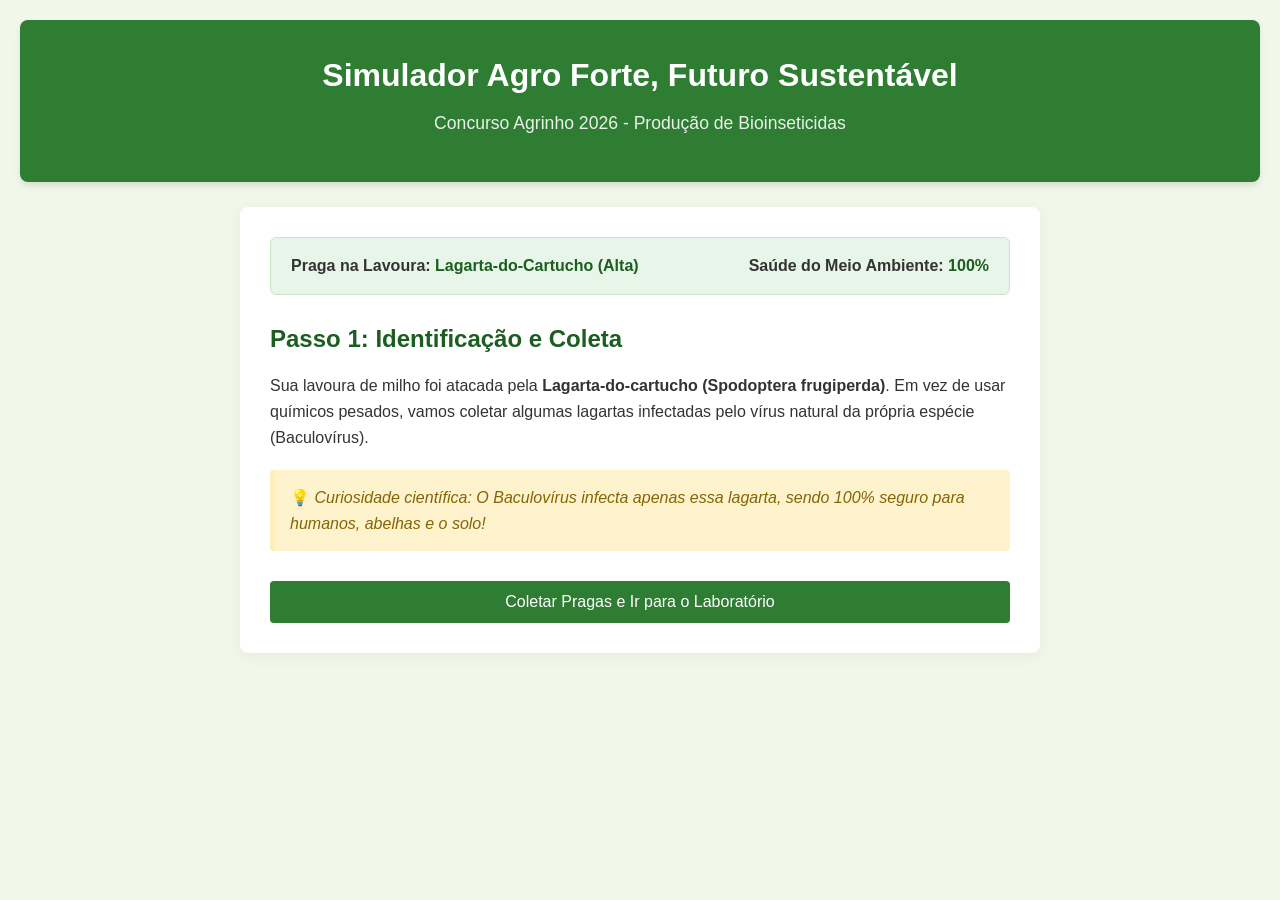
==== index.html @ 54e89a3d "inicio do site" ====
<!DOCTYPE html>
<html lang="pt-BR">
<head>
    <meta charset="UTF-8">
    <meta name="viewport" content="width=device-width, initial-scale=1.0">
    <title>Simulador Agrinho 2026: BioDefensivos</title>
    <style>
        :root {
            --primary: #2e7d32;
            --secondary: #81c784;
            --background: #f1f8e9;
            --dark: #1b5e20;
        }

        body {
            font-family: 'Segoe UI', Tahoma, Geneva, Verdana, sans-serif;
            background-color: var(--background);
            color: #333;
            margin: 0;
            padding: 20px;
        }

        header {
            text-align: center;
            background-color: var(--primary);
            color: white;
            padding: 20px;
            border-radius: 8px;
            margin-bottom: 20px;
            box-shadow: 0 4px 6px rgba(0,0,0,0.1);
        }

        .container {
            max-width: 800px;
            margin: 0 auto;
            background: white;
            padding: 30px;
            border-radius: 8px;
            box-shadow: 0 4px 15px rgba(0,0,0,0.05);
        }

        .painel {
            display: flex;
            justify-content: space-between;
            background: #e8f5e9;
            padding: 15px;
            border-radius: 6px;
            margin-bottom: 20px;
            font-weight: bold;
        }

        .status-val { color: var(--dark); }

        .btn {
            background-color: var(--primary);
            color: white;
            border: none;
            padding: 12px 24px;
            font-size: 16px;
            border-radius: 4px;
            cursor: pointer;
            transition: background 0.3s;
            width: 100%;
            margin-top: 10px;
        }

        .btn:hover { background-color: var(--dark); }
        .btn:disabled { background-color: #ccc; cursor: not-allowed; }

        .fase { display: none; }
        .fase.ativa { display: block; }

        .alert {
            padding: 15px;
            background-color: #fff3cd;
            color: #856404;
            border-left: 5px solid #ffeeba;
            margin: 15px 0;
            border-radius: 4px;
        }
    </style>
</head>
<body>

<header>
    <h1>Simulador Agro Forte, Futuro Sustentável</h1>
    <p>Concurso Agrinho 2026 - Produção de Bioinseticidas</p>
</header>

<div class="container">
    <div class="painel">
        <div>Praga na Lavoura: <span id="status-praga" class="status-val">Lagarta-do-Cartucho (Alta)</span></div>
        <div>Saúde do Meio Ambiente: <span id="status-eco" class="status-val">100%</span></div>
    </div>

    <div id="fase1" class="fase ativa">
        <h2>Passo 1: Identificação e Coleta</h2>
        <p>Sua lavoura de milho foi atacada pela <strong>Lagarta-do-cartucho (Spodoptera frugiperda)</strong>. Em vez de usar químicos pesados, vamos coletar algumas lagartas infectadas pelo vírus natural da própria espécie (Baculovírus).</p>
        <div class="alert">💡 <em>Curiosidade científica: O Baculovírus infecta apenas essa lagarta, sendo 100% seguro para humanos, abelhas e o solo!</em></div>
        <button class="btn" onclick="proximaFase(2)">Coletar Pragas e Ir para o Laboratório</button>
    </div>

    <div id="fase2" class="fase">
        <h2>Passo 2: Laboratório Biotecnológico</h2>
        <p>As lagartas coletadas foram processadas para isolar o vírus. Agora, precisamos multiplicar esse bioinseticida natural em larga escala.</p>
        <button class="btn" id="btn-produzir" onclick="produzirBio()">Processar e Multiplicar Vírus (Girar Centrífuga)</button>
        <p id="progresso-texto" style="margin-top: 15px; font-weight: bold; text-align: center;"></p>
    </div>

    <div id="fase3" class="fase">
        <h2>Passo 3: Aplicação Ecológica</h2>
        <p>Seu bioinseticida baseado na própria praga está pronto! Vamos aplicá-lo na lavoura via pulverização com drones (reduzindo também a pegada de carbono).</p>
        <button class="btn" onclick="aplicarDefensivo()">Pulverizar Bioinseticida</button>
    </div>

    <div id="fase-final" class="fase">
        <h2>Reflexão para o Agrinho 2026</h2>
        <div style="background: #e8f5e9; padding: 20px; border-radius: 8px; border-left: 5px solid var(--primary);">
            <p><strong>Resultado da Operação:</strong></p>
            <ul>
                <li>População da Praga: <span style="color: green; font-weight: bold;">Controlada (Nível Seguro)</span></li>
                <li>Impacto Ambiental: <span style="color: green; font-weight: bold;">ZERO Poluição</span></li>
                <li>Biodiversidade (Abelhas e Insetos do bem): <span style="color: green; font-weight: bold;">Preservada</span></li>
            </ul>
            <p><strong>Conclusão:</strong> Ao utilizar a própria praga para produzir o controle biológico, alcançamos o equilíbrio perfeito. Fortalecemos o Agro sem destruir o Futuro Sustentável!</p>
        </div>
        <button class="btn" onclick="reiniciar()">Simular Novamente</button>
    </div>
</div>
<head>
    <meta charset="UTF-8">
    <meta name="viewport" content="width=device-width, initial-scale=1.0">
    <title>Simulador Agrinho 2026: BioDefensivos</title>
    
    <link rel="stylesheet" href="style.css">
</head>
---- style.css ----
/* ==========================================
   CONFIGURAÇÕES GERAIS E VARIÁVEIS
   ========================================== */
:root {
    --primary: #2e7d32;       /* Verde folha principal */
    --primary-dark: #1b5e20;  /* Verde escuro para hover e destaque */
    --secondary: #81c784;     /* Verde claro para detalhes */
    --background: #f1f8e9;    /* Fundo suave e ecológico */
    --white: #ffffff;
    --text-dark: #333333;
    --alert-bg: #fff3cd;      /* Amarelo para caixas de curiosidade */
    --alert-border: #ffeeba;
    --alert-text: #856404;
}

* {
    box-sizing: border-box;
    margin: 0;
    padding: 0;
}

body {
    font-family: 'Segoe UI', Tahoma, Geneva, Verdana, sans-serif;
    background-color: var(--background);
    color: var(--text-dark);
    line-height: 1.6;
    padding: 20px;
}

/* ==========================================
   CABEÇALHO (HEADER)
   ========================================== */
header {
    text-align: center;
    background-color: var(--primary);
    color: var(--white);
    padding: 30px 20px;
    border-radius: 8px;
    margin-bottom: 25px;
    box-shadow: 0 4px 6px rgba(0, 0, 0, 0.1);
}

header h1 {
    font-size: 2rem;
    margin-bottom: 8px;
}

header p {
    font-size: 1.1rem;
    opacity: 0.9;
}

/* ==========================================
   CONTAINER PRINCIPAL
   ========================================== */
.container {
    max-width: 800px;
    margin: 0 auto;
    background: var(--white);
    padding: 30px;
    border-radius: 8px;
    box-shadow: 0 4px 15px rgba(0, 0, 0, 0.05);
}

/* ==========================================
   PAINEL DE STATUS (KPIs)
   ========================================== */
.painel {
    display: flex;
    justify-content: space-between;
    flex-wrap: wrap;
    gap: 10px;
    background: #e8f5e9;
    padding: 15px 20px;
    border-radius: 6px;
    margin-bottom: 25px;
    font-weight: bold;
    border: 1px solid #c8e6c9;
}

.status-val {
    color: var(--primary-dark);
}

/* ==========================================
   ELEMENTOS DE TEXTO E ALERTA
   ========================================== */
h2 {
    color: var(--primary-dark);
    margin-bottom: 15px;
    font-size: 1.5rem;
}

p {
    margin-bottom: 15px;
}

.alert {
    padding: 15px;
    background-color: var(--alert-bg);
    color: var(--alert-text);
    border-left: 5px solid var(--alert-border);
    margin: 20px 0;
    border-radius: 4px;
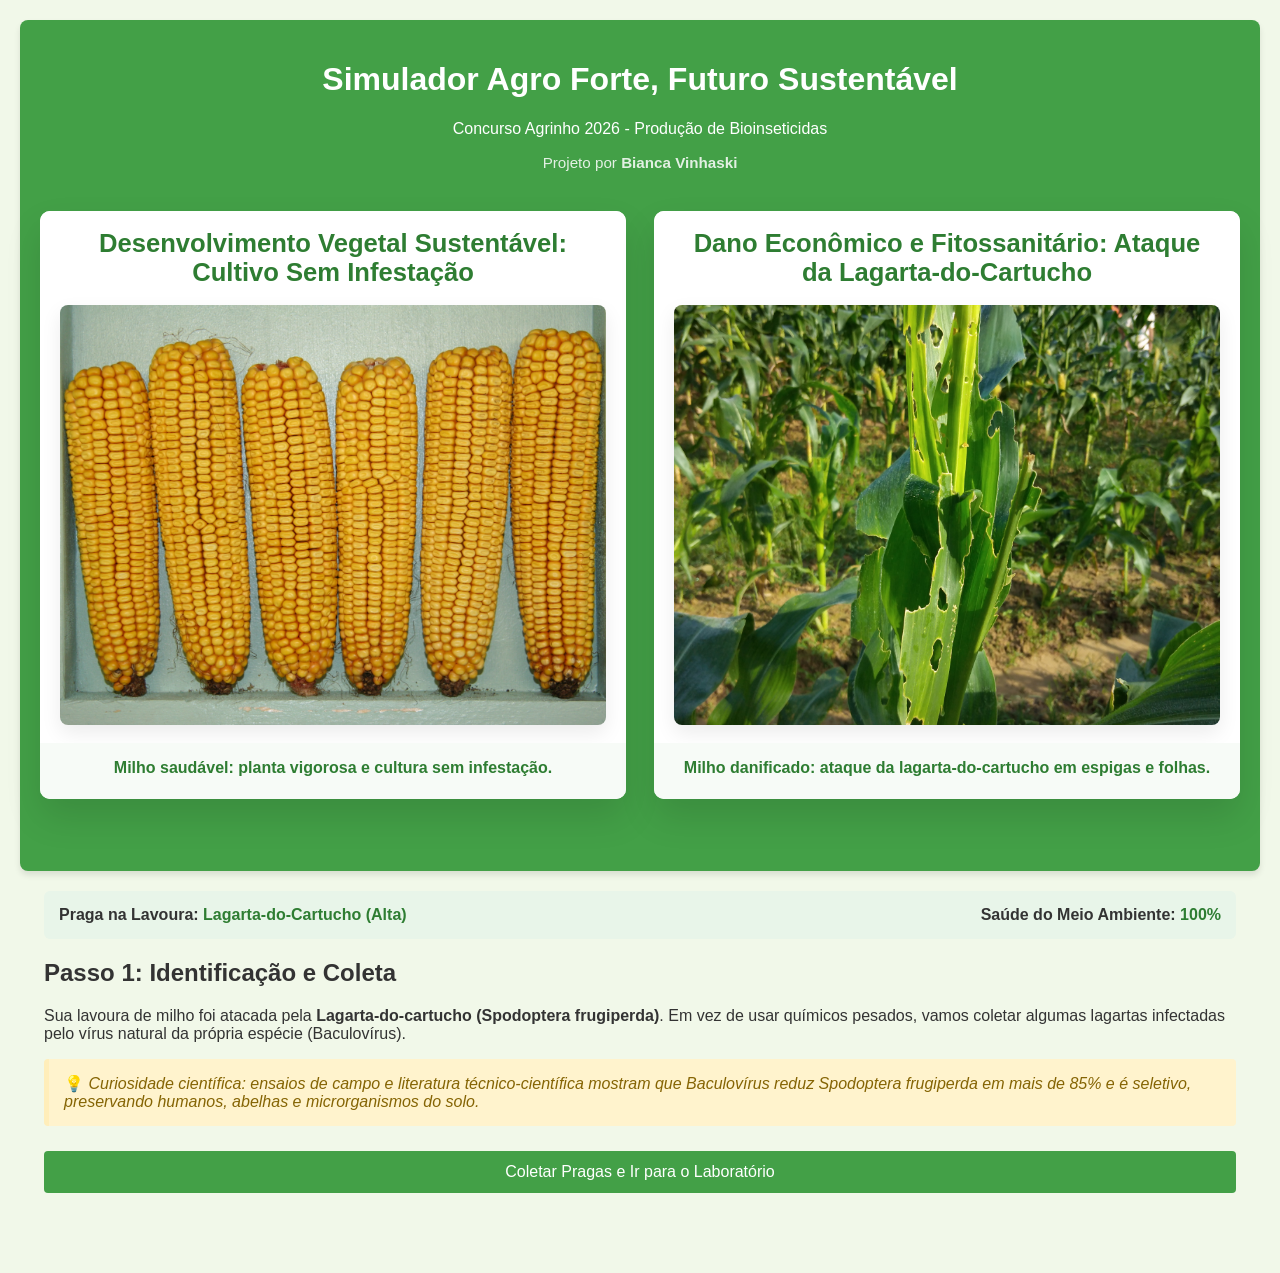
==== commit 9d1cc7af: "site em processo" ====
--- a/index.html
+++ b/index.html
@@ -6,10 +6,10 @@
     <title>Simulador Agrinho 2026: BioDefensivos</title>
     <style>
         :root {
-            --primary: #2e7d32;
-            --secondary: #81c784;
+            --primary: #43a047;
+            --secondary: #a5d6a7;
             --background: #f1f8e9;
-            --dark: #1b5e20;
+            --dark: #2e7d32;
         }
 
         body {
@@ -31,12 +31,10 @@
         }
 
         .container {
-            max-width: 800px;
-            margin: 0 auto;
-            background: white;
-            padding: 30px;
-            border-radius: 8px;
-            box-shadow: 0 4px 15px rgba(0,0,0,0.05);
+            max-width: 1200px;
+            margin: 20px auto;
+            background: transparent;
+            padding: 0 24px 40px;
         }
 
         .painel {
@@ -78,6 +76,91 @@
             margin: 15px 0;
             border-radius: 4px;
         }
+
+        .hero-grid {
+            display: grid;
+            grid-template-columns: 1fr 1fr;
+            gap: 28px;
+            margin: 24px 0 36px;
+            align-items: start;
+            justify-items: center;
+        }
+
+        .figure-card {
+            background: white;
+            border-radius: 10px;
+            overflow: hidden;
+            box-shadow: 0 18px 36px rgba(0,0,0,0.12);
+            width: 100%;
+            max-width: 980px;
+        }
+
+        .card-title {
+            font-size: 1.6rem;
+            font-weight: 800;
+            color: var(--dark);
+            padding: 18px 22px;
+            text-align: center;
+            background: #ffffff;
+        }
+
+        .figure-card img {
+            display: block;
+            width: calc(100% - 40px);
+            margin: 0 auto 18px;
+            height: 420px;
+            object-fit: cover;
+            border-radius: 8px;
+            box-shadow: 0 8px 20px rgba(0,0,0,0.08);
+        }
+
+        .figure-caption {
+            padding: 16px 20px 22px;
+            font-size: 1rem;
+            color: #2e7d32;
+            font-weight: 600;
+            background: #f7fbf7;
+            text-align: center;
+        }
+
+        .example-grid {
+            display: grid;
+            grid-template-columns: repeat(2, minmax(0, 1fr));
+            gap: 20px;
+            margin-bottom: 24px;
+        }
+
+        .example-card {
+            background: #ffffff;
+            border: 1px solid rgba(66, 165, 67, 0.18);
+            border-radius: 14px;
+            overflow: hidden;
+            box-shadow: 0 12px 24px rgba(0, 0, 0, 0.06);
+        }
+
+        .example-card img {
+            display: block;
+            width: 100%;
+            height: auto;
+            object-fit: contain;
+        }
+
+        .example-caption {
+            padding: 18px 16px;
+            background: #f1f8e9;
+            color: #2e7d32;
+        }
+
+        .example-caption h3 {
+            margin: 0 0 10px;
+            font-size: 1rem;
+        }
+
+        .example-caption p {
+            margin: 0;
+            line-height: 1.6;
+            opacity: 0.92;
+        }
     </style>
 </head>
 <body>
@@ -85,6 +168,19 @@
 <header>
     <h1>Simulador Agro Forte, Futuro Sustentável</h1>
     <p>Concurso Agrinho 2026 - Produção de Bioinseticidas</p>
+    <p style="font-size:0.95rem; opacity:0.85; margin-top: 8px;">Projeto por <strong>Bianca Vinhaski</strong></p>
+    <div class="hero-grid">
+        <figure class="figure-card">
+            <div class="card-title">Desenvolvimento Vegetal Sustentável: Cultivo Sem Infestação</div>
+            <img src="images/user-corn.jpg" alt="Milho saudável" loading="lazy" />
+            <figcaption class="figure-caption">Milho saudável: planta vigorosa e cultura sem infestação.</figcaption>
+        </figure>
+        <figure class="figure-card">
+            <div class="card-title">Dano Econômico e Fitossanitário: Ataque da Lagarta-do-Cartucho</div>
+            <img src="images/damage.jpg" alt="Milho danificado" loading="lazy" onerror="this.onerror=null; this.src='images/damage.svg'" />
+            <figcaption class="figure-caption">Milho danificado: ataque da lagarta-do-cartucho em espigas e folhas.</figcaption>
+        </figure>
+    </div>
 </header>
 
 <div class="container">
@@ -93,11 +189,13 @@
         <div>Saúde do Meio Ambiente: <span id="status-eco" class="status-val">100%</span></div>
     </div>
 
+    <!-- Exemplos visuais removidos conforme solicitado -->
+
     <div id="fase1" class="fase ativa">
         <h2>Passo 1: Identificação e Coleta</h2>
         <p>Sua lavoura de milho foi atacada pela <strong>Lagarta-do-cartucho (Spodoptera frugiperda)</strong>. Em vez de usar químicos pesados, vamos coletar algumas lagartas infectadas pelo vírus natural da própria espécie (Baculovírus).</p>
-        <div class="alert">💡 <em>Curiosidade científica: O Baculovírus infecta apenas essa lagarta, sendo 100% seguro para humanos, abelhas e o solo!</em></div>
-        <button class="btn" onclick="proximaFase(2)">Coletar Pragas e Ir para o Laboratório</button>
+        <div class="alert">💡 <em>Curiosidade científica: ensaios de campo e literatura técnico-científica mostram que Baculovírus reduz Spodoptera frugiperda em mais de 85% e é seletivo, preservando humanos, abelhas e microrganismos do solo.</em></div>
+        <button class="btn" onclick="location.href='coleta.html'">Coletar Pragas e Ir para o Laboratório</button>
     </div>
 
     <div id="fase2" class="fase">
@@ -118,19 +216,15 @@
         <div style="background: #e8f5e9; padding: 20px; border-radius: 8px; border-left: 5px solid var(--primary);">
             <p><strong>Resultado da Operação:</strong></p>
             <ul>
-                <li>População da Praga: <span style="color: green; font-weight: bold;">Controlada (Nível Seguro)</span></li>
-                <li>Impacto Ambiental: <span style="color: green; font-weight: bold;">ZERO Poluição</span></li>
-                <li>Biodiversidade (Abelhas e Insetos do bem): <span style="color: green; font-weight: bold;">Preservada</span></li>
+                <li>População da Praga: <span style="color: var(--primary); font-weight: bold;">Controlada (Nível Seguro)</span></li>
+                <li>Impacto Ambiental: <span style="color: var(--primary); font-weight: bold;">ZERO Poluição</span></li>
+                <li>Biodiversidade (Abelhas e Insetos do bem): <span style="color: var(--primary); font-weight: bold;">Preservada</span></li>
+                <li>Evidência Científica: <span style="color: var(--primary); font-weight: bold;">Eficácia comprovada >85% contra Spodoptera frugiperda em testes de campo</span></li>
             </ul>
             <p><strong>Conclusão:</strong> Ao utilizar a própria praga para produzir o controle biológico, alcançamos o equilíbrio perfeito. Fortalecemos o Agro sem destruir o Futuro Sustentável!</p>
         </div>
         <button class="btn" onclick="reiniciar()">Simular Novamente</button>
     </div>
 </div>
-<head>
-    <meta charset="UTF-8">
-    <meta name="viewport" content="width=device-width, initial-scale=1.0">
-    <title>Simulador Agrinho 2026: BioDefensivos</title>
-    
-    <link rel="stylesheet" href="style.css">
-</head>+</body>
+</html>
